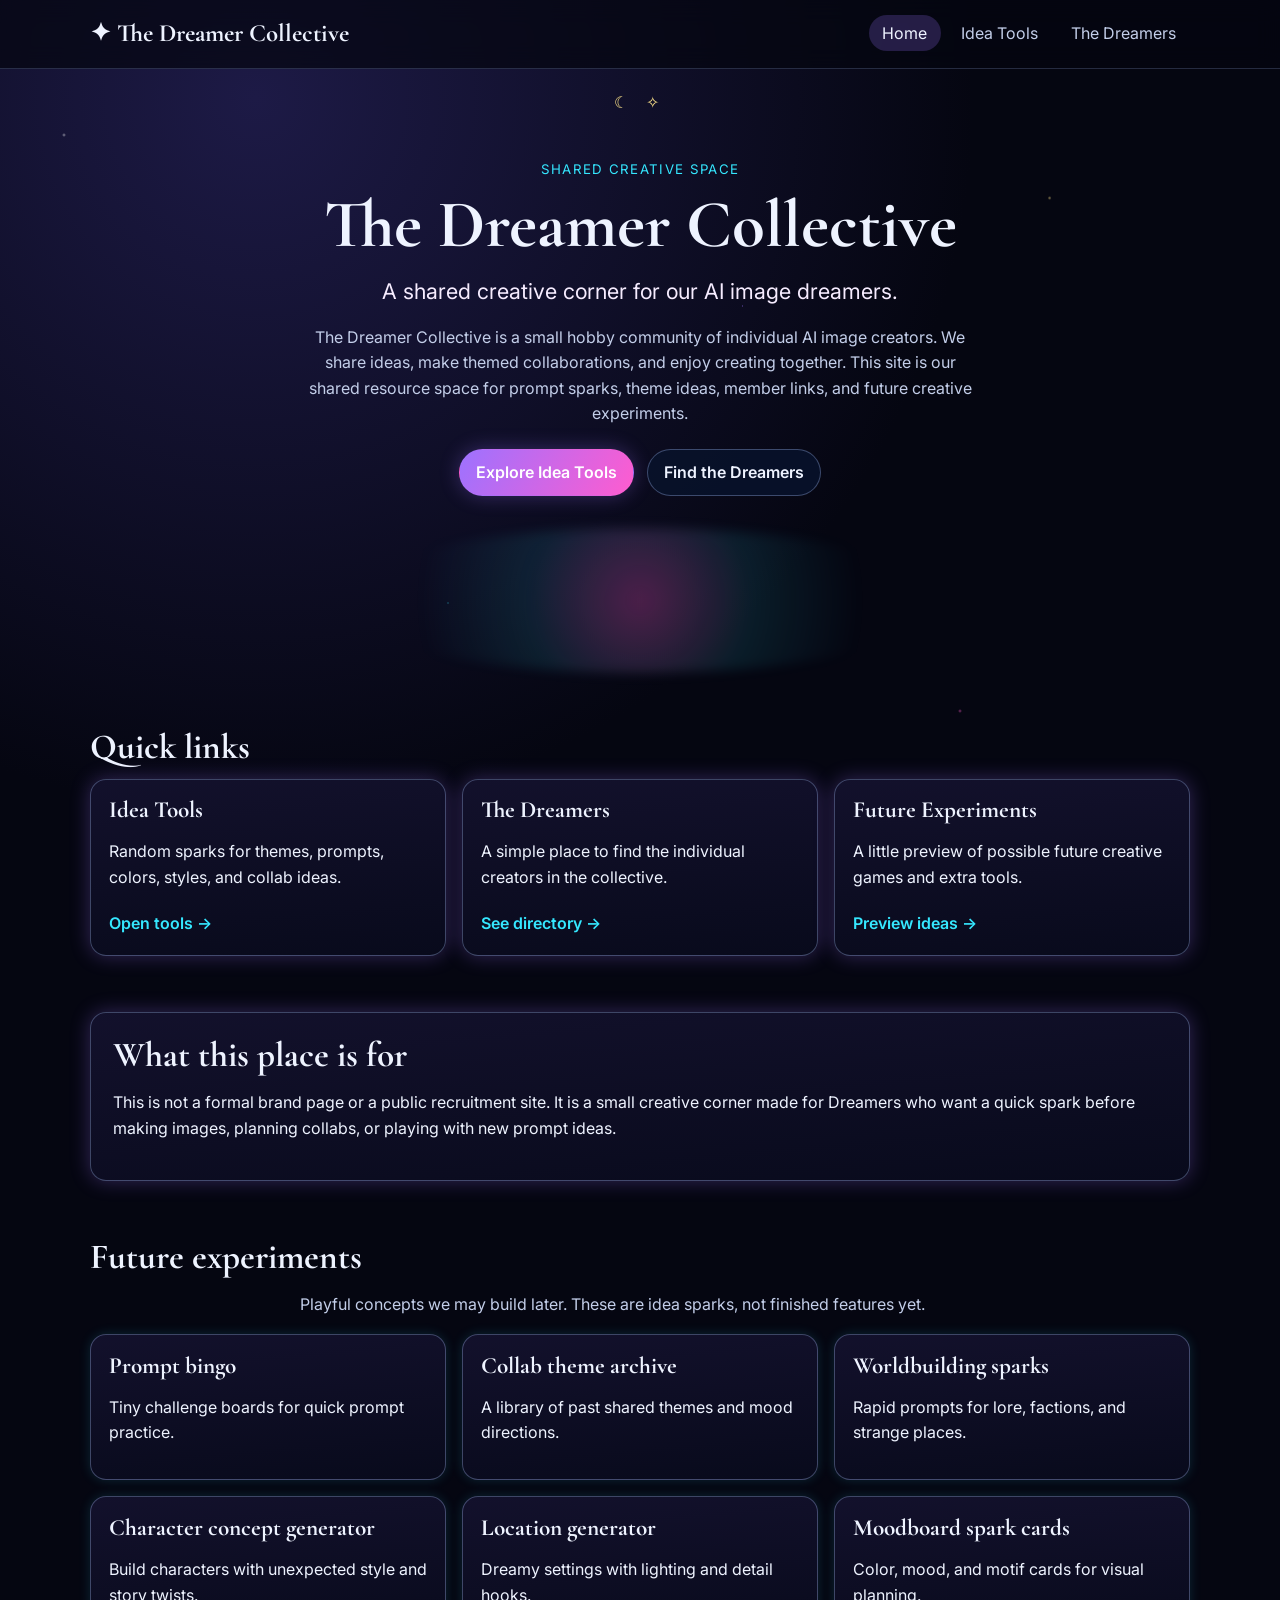
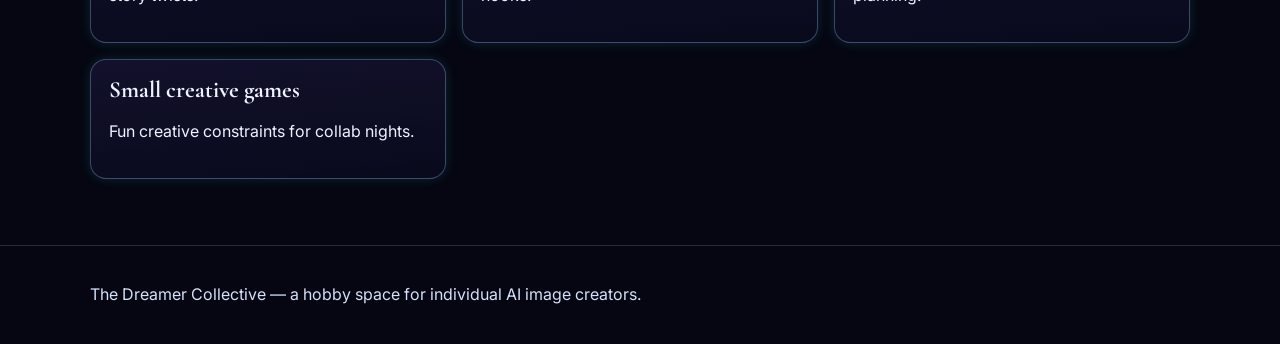
==== index.html @ 6cdac19d "Build first static site version for The Dreamer Collective" ====
<!DOCTYPE html>
<html lang="en">
<head>
  <meta charset="UTF-8">
  <meta name="viewport" content="width=device-width, initial-scale=1.0">
  <title>The Dreamer Collective | Home</title>
  <meta name="description" content="A shared creative corner for our AI image dreamers.">
  <link rel="preconnect" href="https://fonts.googleapis.com">
  <link rel="preconnect" href="https://fonts.gstatic.com" crossorigin>
  <link href="https://fonts.googleapis.com/css2?family=Cormorant+Garamond:wght@500;600;700&family=Inter:wght@400;500;600;700&display=swap" rel="stylesheet">
  <link rel="stylesheet" href="styles.css">
</head>
<body>
  <a class="skip-link" href="#main-content">Skip to content</a>
  <div class="starfield" aria-hidden="true"></div>

  <header class="site-header">
    <nav class="nav container" aria-label="Main navigation">
      <a class="brand" href="index.html">✦ The Dreamer Collective</a>
      <button class="menu-toggle" aria-expanded="false" aria-controls="nav-links">Menu</button>
      <ul id="nav-links" class="nav-links">
        <li><a class="active" href="index.html">Home</a></li>
        <li><a href="tools.html">Idea Tools</a></li>
        <li><a href="dreamers.html">The Dreamers</a></li>
      </ul>
    </nav>
  </header>

  <main id="main-content">
    <section class="hero container" aria-labelledby="hero-title">
      <p class="eyebrow">Shared creative space</p>
      <h1 id="hero-title">The Dreamer Collective</h1>
      <p class="tagline">A shared creative corner for our AI image dreamers.</p>
      <p class="hero-text">The Dreamer Collective is a small hobby community of individual AI image creators. We share ideas, make themed collaborations, and enjoy creating together. This site is our shared resource space for prompt sparks, theme ideas, member links, and future creative experiments.</p>
      <div class="hero-actions">
        <a class="button button-primary" href="tools.html">Explore Idea Tools</a>
        <a class="button button-secondary" href="dreamers.html">Find the Dreamers</a>
      </div>
      <div class="hero-glow" aria-hidden="true"></div>
    </section>

    <section class="container section" aria-labelledby="quick-links-title">
      <h2 id="quick-links-title">Quick links</h2>
      <div class="grid cards-3">
        <article class="card">
          <h3>Idea Tools</h3>
          <p>Random sparks for themes, prompts, colors, styles, and collab ideas.</p>
          <a class="inline-link" href="tools.html">Open tools <span aria-hidden="true">→</span></a>
        </article>
        <article class="card">
          <h3>The Dreamers</h3>
          <p>A simple place to find the individual creators in the collective.</p>
          <a class="inline-link" href="dreamers.html">See directory <span aria-hidden="true">→</span></a>
        </article>
        <article class="card">
          <h3>Future Experiments</h3>
          <p>A little preview of possible future creative games and extra tools.</p>
          <a class="inline-link" href="#future-experiments">Preview ideas <span aria-hidden="true">→</span></a>
        </article>
      </div>
    </section>

    <section class="container section" aria-labelledby="purpose-title">
      <article class="card card-wide">
        <h2 id="purpose-title">What this place is for</h2>
        <p>This is not a formal brand page or a public recruitment site. It is a small creative corner made for Dreamers who want a quick spark before making images, planning collabs, or playing with new prompt ideas.</p>
      </article>
    </section>

    <section id="future-experiments" class="container section" aria-labelledby="future-title">
      <h2 id="future-title">Future experiments</h2>
      <p class="section-intro">Playful concepts we may build later. These are idea sparks, not finished features yet.</p>
      <div class="grid cards-3">
        <article class="card subtle"><h3>Prompt bingo</h3><p>Tiny challenge boards for quick prompt practice.</p></article>
        <article class="card subtle"><h3>Collab theme archive</h3><p>A library of past shared themes and mood directions.</p></article>
        <article class="card subtle"><h3>Worldbuilding sparks</h3><p>Rapid prompts for lore, factions, and strange places.</p></article>
        <article class="card subtle"><h3>Character concept generator</h3><p>Build characters with unexpected style and story twists.</p></article>
        <article class="card subtle"><h3>Location generator</h3><p>Dreamy settings with lighting and detail hooks.</p></article>
        <article class="card subtle"><h3>Moodboard spark cards</h3><p>Color, mood, and motif cards for visual planning.</p></article>
        <article class="card subtle"><h3>Small creative games</h3><p>Fun creative constraints for collab nights.</p></article>
      </div>
    </section>
  </main>

  <footer class="site-footer">
    <div class="container">
      <p>The Dreamer Collective — a hobby space for individual AI image creators.</p>
    </div>
  </footer>

  <script src="script.js"></script>
</body>
</html>
---- styles.css ----
:root {
  --bg: #050611;
  --bg-soft: #0a0e25;
  --surface: rgba(16, 15, 37, 0.85);
  --surface-strong: rgba(14, 13, 33, 0.95);
  --text: #eef3ff;
  --text-muted: #c3cee9;
  --accent-pink: #ff5ccf;
  --accent-violet: #9d72ff;
  --accent-cyan: #35e7ff;
  --accent-blue: #4f82ff;
  --accent-gold: #ffe58a;
  --border: rgba(170, 196, 255, 0.32);
  --glow-soft: 0 0 20px rgba(157, 114, 255, 0.3);
  --glow-strong: 0 0 30px rgba(53, 231, 255, 0.35);
  --radius: 1rem;
  --radius-pill: 999px;
  --max-width: 1100px;
  --focus: 2px solid var(--accent-cyan);
}

* { box-sizing: border-box; }

html, body { margin: 0; padding: 0; }

body {
  font-family: "Inter", sans-serif;
  color: var(--text);
  background: radial-gradient(circle at 20% 5%, #1d1a46 0%, var(--bg) 34%),
              radial-gradient(circle at 90% 20%, rgba(255, 92, 207, 0.12) 0%, transparent 30%),
              var(--bg);
  min-height: 100vh;
  line-height: 1.6;
}

a { color: inherit; }

.container {
  width: min(var(--max-width), calc(100% - 2rem));
  margin-inline: auto;
}

.skip-link {
  position: absolute;
  left: -9999px;
  top: auto;
}

.skip-link:focus {
  left: 1rem;
  top: 1rem;
  background: var(--surface-strong);
  color: var(--text);
  padding: 0.5rem 0.75rem;
  border-radius: 0.5rem;
  border: 1px solid var(--border);
}

.starfield {
  position: fixed;
  inset: 0;
  pointer-events: none;
  z-index: -1;
  background-image: radial-gradient(2px 2px at 5% 15%, rgba(255, 255, 255, 0.6), transparent),
                    radial-gradient(2px 2px at 82% 22%, rgba(255, 229, 138, 0.6), transparent),
                    radial-gradient(1px 1px at 58% 34%, rgba(157, 114, 255, 0.8), transparent),
                    radial-gradient(1px 1px at 35% 67%, rgba(53, 231, 255, 0.7), transparent),
                    radial-gradient(2px 2px at 75% 79%, rgba(255, 92, 207, 0.6), transparent);
  opacity: 0.8;
}

.site-header {
  position: sticky;
  top: 0;
  backdrop-filter: blur(12px);
  background: rgba(5, 6, 17, 0.7);
  border-bottom: 1px solid rgba(170, 196, 255, 0.2);
  z-index: 10;
}

.nav {
  display: flex;
  align-items: center;
  justify-content: space-between;
  gap: 1rem;
  padding: 0.9rem 0;
}

.brand {
  font-family: "Cormorant Garamond", serif;
  font-size: 1.55rem;
  font-weight: 700;
  text-decoration: none;
}

.nav-links {
  list-style: none;
  display: flex;
  gap: 0.4rem;
  margin: 0;
  padding: 0;
}

.nav-links a {
  text-decoration: none;
  padding: 0.5rem 0.85rem;
  border-radius: var(--radius-pill);
  color: var(--text-muted);
  transition: background 0.2s, color 0.2s;
}

.nav-links a:hover,
.nav-links a.active {
  color: var(--text);
  background: rgba(157, 114, 255, 0.22);
}

.menu-toggle {
  display: none;
  border: 1px solid var(--border);
  background: var(--surface);
  color: var(--text);
  padding: 0.45rem 0.75rem;
  border-radius: 0.6rem;
}

.hero {
  position: relative;
  text-align: center;
  padding: clamp(3rem, 7vw, 6rem) 0 2rem;
}

.hero::before {
  content: "☾ ✧";
  position: absolute;
  left: 50%;
  transform: translateX(-50%);
  top: 1.3rem;
  color: var(--accent-gold);
  letter-spacing: 0.45rem;
  font-size: 1rem;
}

.eyebrow {
  color: var(--accent-cyan);
  text-transform: uppercase;
  letter-spacing: 0.1em;
  font-size: 0.83rem;
  margin: 0;
}

h1, h2, h3 {
  font-family: "Cormorant Garamond", serif;
  line-height: 1.12;
  margin: 0 0 0.75rem;
}

h1 {
  font-size: clamp(2.2rem, 6vw, 4.2rem);
  margin-top: 0.4rem;
}

h2 { font-size: clamp(1.6rem, 4vw, 2.2rem); }
h3 { font-size: 1.45rem; }

.tagline {
  font-size: clamp(1.05rem, 2.2vw, 1.35rem);
  color: #f6ecff;
  margin: 0 auto 0.8rem;
}

.hero-text, .section-intro {
  max-width: 68ch;
  margin-inline: auto;
  color: var(--text-muted);
}

.hero-actions {
  margin-top: 1.4rem;
  display: flex;
  flex-wrap: wrap;
  justify-content: center;
  gap: 0.8rem;
}

.hero-glow {
  margin: 2rem auto 0;
  width: min(620px, 92%);
  height: 145px;
  border-radius: 50%;
  background: radial-gradient(circle, rgba(255, 92, 207, 0.28), rgba(53, 231, 255, 0.1), transparent 70%);
  filter: blur(6px);
}

.section { padding: 1.4rem 0 2.1rem; }

.grid {
  display: grid;
  gap: 1rem;
}

.cards-3 { grid-template-columns: repeat(3, minmax(0, 1fr)); }

.card, .tool-card {
  position: relative;
  background: linear-gradient(175deg, rgba(20, 18, 46, 0.93), rgba(9, 11, 29, 0.92));
  border: 1px solid var(--border);
  border-radius: var(--radius);
  padding: 1.1rem;
  box-shadow: var(--glow-soft);
}

.card.subtle { box-shadow: 0 0 12px rgba(53, 231, 255, 0.15); }
.card-wide { padding: 1.4rem; }

.inline-link {
  display: inline-block;
  margin-top: 0.3rem;
  color: var(--accent-cyan);
  text-decoration: none;
  font-weight: 600;
}

.inline-link:hover { text-decoration: underline; }

.button {
  border: 1px solid transparent;
  border-radius: var(--radius-pill);
  padding: 0.6rem 1rem;
  font: inherit;
  font-weight: 600;
  text-decoration: none;
  cursor: pointer;
  transition: transform 0.2s ease, box-shadow 0.2s ease, border-color 0.2s ease;
}

.button:hover { transform: translateY(-1px); }

.button-primary {
  background: linear-gradient(120deg, var(--accent-violet), var(--accent-pink));
  color: #fff;
  box-shadow: var(--glow-soft);
}

.button-secondary {
  background: rgba(8, 18, 43, 0.9);
  border-color: var(--border);
  color: var(--text);
}

.button-row {
  display: flex;
  flex-wrap: wrap;
  gap: 0.5rem;
  margin-bottom: 0.8rem;
}

.tool-grid {
  display: grid;
  gap: 1rem;
  grid-template-columns: repeat(auto-fit, minmax(250px, 1fr));
  margin-top: 1rem;
}

.result-card {
  white-space: pre-wrap;
  margin: 0;
  font: inherit;
  color: #f5f2ff;
  background: rgba(5, 8, 25, 0.72);
  border-radius: 0.75rem;
  border: 1px solid rgba(170, 196, 255, 0.25);
  padding: 0.8rem;
  min-height: 6.6rem;
}

.swatch-row {
  display: flex;
  gap: 0.5rem;
  margin-bottom: 0.75rem;
  flex-wrap: wrap;
}

.swatch {
  width: 2.2rem;
  height: 2.2rem;
  border-radius: 50%;
  border: 2px solid rgba(255, 255, 255, 0.7);
  box-shadow: 0 0 10px rgba(255, 255, 255, 0.25);
}

.filter-bar {
  margin-top: 0.8rem;
  margin-bottom: 1rem;
}

.filter-bar label {
  display: block;
  margin-bottom: 0.35rem;
  font-weight: 600;
}

input[type="search"] {
  width: 100%;
  background: rgba(7, 14, 39, 0.92);
  color: var(--text);
  border: 1px solid var(--border);
  border-radius: 0.65rem;
  padding: 0.6rem 0.75rem;
}

.member-card {
  display: flex;
  flex-direction: column;
  gap: 0.65rem;
}

.member-top {
  display: flex;
  align-items: center;
  gap: 0.75rem;
}

.avatar {
  width: 3rem;
  height: 3rem;
  border-radius: 50%;
  border: 1px solid rgba(255, 229, 138, 0.6);
  background: radial-gradient(circle at 30% 25%, rgba(255, 92, 207, 0.45), rgba(53, 231, 255, 0.2), rgba(11, 13, 35, 0.95));
  display: grid;
  place-content: center;
  font-weight: 700;
}

.tags {
  display: flex;
  flex-wrap: wrap;
  gap: 0.4rem;
}

.tag {
  font-size: 0.8rem;
  border-radius: var(--radius-pill);
  border: 1px solid rgba(170, 196, 255, 0.35);
  padding: 0.15rem 0.55rem;
  color: #dce8ff;
}

.muted { color: var(--text-muted); }

.site-footer {
  border-top: 1px solid rgba(170, 196, 255, 0.2);
  margin-top: 2rem;
  padding: 1.25rem 0;
  color: #d6e0fa;
}

:focus-visible {
  outline: var(--focus);
  outline-offset: 2px;
}

@media (max-width: 860px) {
  .cards-3 { grid-template-columns: repeat(2, minmax(0, 1fr)); }
}

@media (max-width: 700px) {
  .menu-toggle { display: inline-flex; }

  .nav-links {
    position: absolute;
    right: 1rem;
    top: 3.8rem;
    min-width: 180px;
    flex-direction: column;
    background: var(--surface-strong);
    border: 1px solid var(--border);
    border-radius: 0.75rem;
    padding: 0.35rem;
    box-shadow: var(--glow-strong);
    display: none;
  }

  .nav-links.open { display: flex; }
  .cards-3 { grid-template-columns: 1fr; }
}

@media (prefers-reduced-motion: reduce) {
  *, *::before, *::after {
    animation: none !important;
    transition: none !important;
    scroll-behavior: auto !important;
  }
}
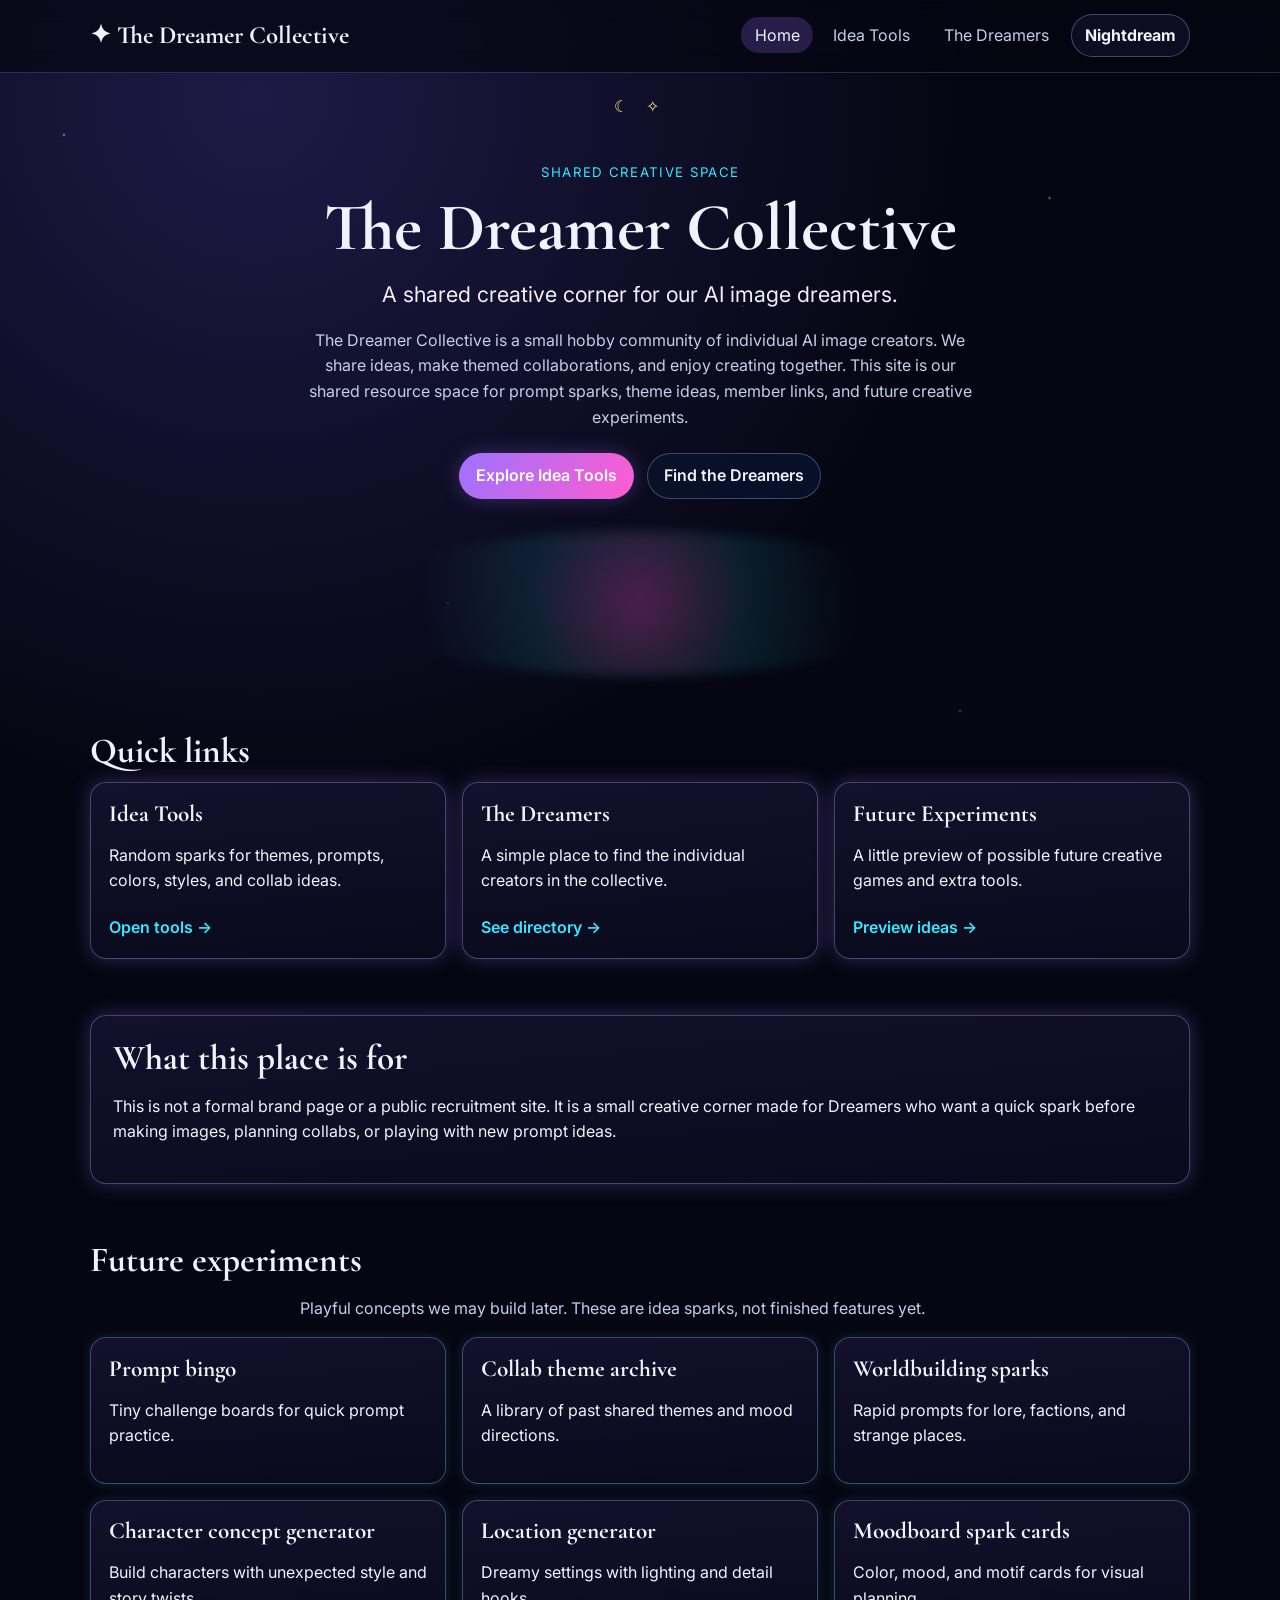
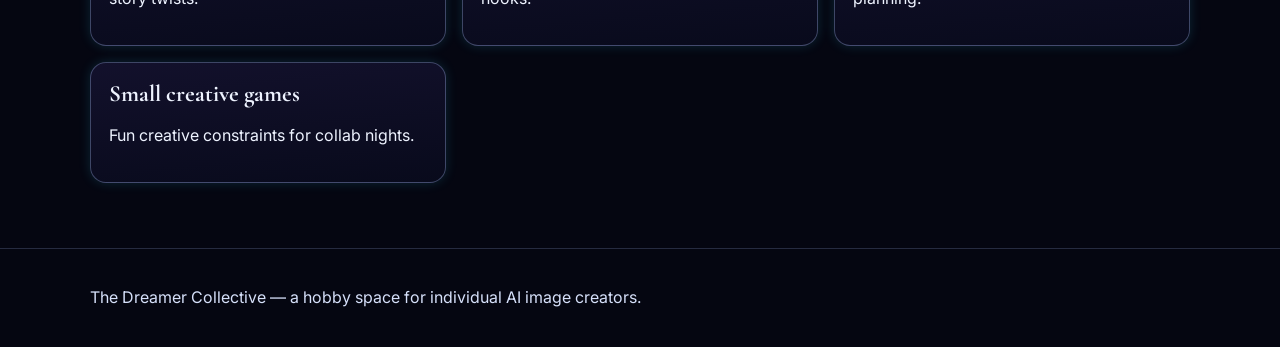
==== commit 5911e0b9: "Add Daydream theme toggle" ====
--- a/index.html
+++ b/index.html
@@ -17,12 +17,15 @@
   <header class="site-header">
     <nav class="nav container" aria-label="Main navigation">
       <a class="brand" href="index.html">✦ The Dreamer Collective</a>
-      <button class="menu-toggle" aria-expanded="false" aria-controls="nav-links">Menu</button>
-      <ul id="nav-links" class="nav-links">
-        <li><a class="active" href="index.html">Home</a></li>
-        <li><a href="tools.html">Idea Tools</a></li>
-        <li><a href="dreamers.html">The Dreamers</a></li>
-      </ul>
+      <div class="nav-actions">
+        <ul id="nav-links" class="nav-links">
+          <li><a class="active" href="index.html">Home</a></li>
+          <li><a href="tools.html">Idea Tools</a></li>
+          <li><a href="dreamers.html">The Dreamers</a></li>
+        </ul>
+        <button class="theme-toggle" type="button" aria-label="Switch to Daydream theme" aria-pressed="false">Nightdream</button>
+        <button class="menu-toggle" type="button" aria-expanded="false" aria-controls="nav-links">Menu</button>
+      </div>
     </nav>
   </header>
 
--- a/styles.css
+++ b/styles.css
@@ -5,12 +5,29 @@
   --surface-strong: rgba(14, 13, 33, 0.95);
   --text: #eef3ff;
   --text-muted: #c3cee9;
+  --text-bright: #f6ecff;
   --accent-pink: #ff5ccf;
   --accent-violet: #9d72ff;
   --accent-cyan: #35e7ff;
   --accent-blue: #4f82ff;
   --accent-gold: #ffe58a;
   --border: rgba(170, 196, 255, 0.32);
+  --header-bg: rgba(5, 6, 17, 0.7);
+  --header-border: rgba(170, 196, 255, 0.2);
+  --nav-hover-bg: rgba(157, 114, 255, 0.22);
+  --card-bg: linear-gradient(175deg, rgba(20, 18, 46, 0.93), rgba(9, 11, 29, 0.92));
+  --button-secondary-bg: rgba(8, 18, 43, 0.9);
+  --result-bg: rgba(5, 8, 25, 0.72);
+  --input-bg: rgba(7, 14, 39, 0.92);
+  --footer-text: #d6e0fa;
+  --tag-text: #dce8ff;
+  --primary-button-text: #ffffff;
+  --star-opacity: 0.8;
+  --body-bg: radial-gradient(circle at 20% 5%, #1d1a46 0%, var(--bg) 34%),
+             radial-gradient(circle at 90% 20%, rgba(255, 92, 207, 0.12) 0%, transparent 30%),
+             var(--bg);
+  --hero-glow-bg: radial-gradient(circle, rgba(255, 92, 207, 0.28), rgba(53, 231, 255, 0.1), transparent 70%);
+  --avatar-bg: radial-gradient(circle at 30% 25%, rgba(255, 92, 207, 0.45), rgba(53, 231, 255, 0.2), rgba(11, 13, 35, 0.95));
   --glow-soft: 0 0 20px rgba(157, 114, 255, 0.3);
   --glow-strong: 0 0 30px rgba(53, 231, 255, 0.35);
   --radius: 1rem;
@@ -19,6 +36,40 @@
   --focus: 2px solid var(--accent-cyan);
 }
 
+html[data-theme="daydream"] {
+  --bg: #fff7e8;
+  --bg-soft: #f6e7ff;
+  --surface: rgba(255, 251, 244, 0.88);
+  --surface-strong: rgba(255, 249, 239, 0.97);
+  --text: #261b3d;
+  --text-muted: #665d77;
+  --text-bright: #3a245c;
+  --accent-pink: #d83b93;
+  --accent-violet: #7c4bd8;
+  --accent-cyan: #007f9e;
+  --accent-blue: #2f67cc;
+  --accent-gold: #9a6b00;
+  --border: rgba(124, 75, 216, 0.28);
+  --header-bg: rgba(255, 249, 239, 0.78);
+  --header-border: rgba(124, 75, 216, 0.18);
+  --nav-hover-bg: rgba(216, 59, 147, 0.13);
+  --card-bg: linear-gradient(175deg, rgba(255, 252, 246, 0.95), rgba(246, 231, 255, 0.9));
+  --button-secondary-bg: rgba(255, 255, 255, 0.82);
+  --result-bg: rgba(255, 255, 255, 0.78);
+  --input-bg: rgba(255, 255, 255, 0.88);
+  --footer-text: #665d77;
+  --tag-text: #49366b;
+  --primary-button-text: #ffffff;
+  --star-opacity: 0.45;
+  --body-bg: radial-gradient(circle at 20% 5%, #ffe7f5 0%, var(--bg) 38%),
+             radial-gradient(circle at 90% 20%, rgba(53, 231, 255, 0.18) 0%, transparent 30%),
+             var(--bg);
+  --hero-glow-bg: radial-gradient(circle, rgba(255, 92, 207, 0.18), rgba(53, 231, 255, 0.18), transparent 70%);
+  --avatar-bg: radial-gradient(circle at 30% 25%, rgba(255, 92, 207, 0.3), rgba(53, 231, 255, 0.24), rgba(255, 247, 232, 0.96));
+  --glow-soft: 0 0 18px rgba(124, 75, 216, 0.18);
+  --glow-strong: 0 0 28px rgba(0, 127, 158, 0.24);
+}
+
 * { box-sizing: border-box; }
 
 html, body { margin: 0; padding: 0; }
@@ -26,9 +77,7 @@
 body {
   font-family: "Inter", sans-serif;
   color: var(--text);
-  background: radial-gradient(circle at 20% 5%, #1d1a46 0%, var(--bg) 34%),
-              radial-gradient(circle at 90% 20%, rgba(255, 92, 207, 0.12) 0%, transparent 30%),
-              var(--bg);
+  background: var(--body-bg);
   min-height: 100vh;
   line-height: 1.6;
 }
@@ -66,15 +115,15 @@
                     radial-gradient(1px 1px at 58% 34%, rgba(157, 114, 255, 0.8), transparent),
                     radial-gradient(1px 1px at 35% 67%, rgba(53, 231, 255, 0.7), transparent),
                     radial-gradient(2px 2px at 75% 79%, rgba(255, 92, 207, 0.6), transparent);
-  opacity: 0.8;
+  opacity: var(--star-opacity);
 }
 
 .site-header {
   position: sticky;
   top: 0;
   backdrop-filter: blur(12px);
-  background: rgba(5, 6, 17, 0.7);
-  border-bottom: 1px solid rgba(170, 196, 255, 0.2);
+  background: var(--header-bg);
+  border-bottom: 1px solid var(--header-border);
   z-index: 10;
 }
 
@@ -90,7 +139,35 @@
   font-family: "Cormorant Garamond", serif;
   font-size: 1.55rem;
   font-weight: 700;
+  min-width: 0;
+  overflow: hidden;
   text-decoration: none;
+  text-overflow: ellipsis;
+  white-space: nowrap;
+}
+
+.nav-actions {
+  display: flex;
+  align-items: center;
+  gap: 0.55rem;
+}
+
+.theme-toggle {
+  border: 1px solid var(--border);
+  border-radius: var(--radius-pill);
+  background: var(--surface);
+  color: var(--text);
+  cursor: pointer;
+  font: inherit;
+  font-weight: 700;
+  padding: 0.48rem 0.8rem;
+  transition: background 0.2s, border-color 0.2s, transform 0.2s;
+}
+
+.theme-toggle:hover {
+  background: var(--nav-hover-bg);
+  border-color: var(--accent-cyan);
+  transform: translateY(-1px);
 }
 
 .nav-links {
@@ -112,7 +189,7 @@
 .nav-links a:hover,
 .nav-links a.active {
   color: var(--text);
-  background: rgba(157, 114, 255, 0.22);
+  background: var(--nav-hover-bg);
 }
 
 .menu-toggle {
@@ -120,6 +197,7 @@
   border: 1px solid var(--border);
   background: var(--surface);
   color: var(--text);
+  cursor: pointer;
   padding: 0.45rem 0.75rem;
   border-radius: 0.6rem;
 }
@@ -165,7 +243,7 @@
 
 .tagline {
   font-size: clamp(1.05rem, 2.2vw, 1.35rem);
-  color: #f6ecff;
+  color: var(--text-bright);
   margin: 0 auto 0.8rem;
 }
 
@@ -188,7 +266,7 @@
   width: min(620px, 92%);
   height: 145px;
   border-radius: 50%;
-  background: radial-gradient(circle, rgba(255, 92, 207, 0.28), rgba(53, 231, 255, 0.1), transparent 70%);
+  background: var(--hero-glow-bg);
   filter: blur(6px);
 }
 
@@ -203,7 +281,7 @@
 
 .card, .tool-card {
   position: relative;
-  background: linear-gradient(175deg, rgba(20, 18, 46, 0.93), rgba(9, 11, 29, 0.92));
+  background: var(--card-bg);
   border: 1px solid var(--border);
   border-radius: var(--radius);
   padding: 1.1rem;
@@ -238,12 +316,12 @@
 
 .button-primary {
   background: linear-gradient(120deg, var(--accent-violet), var(--accent-pink));
-  color: #fff;
+  color: var(--primary-button-text);
   box-shadow: var(--glow-soft);
 }
 
 .button-secondary {
-  background: rgba(8, 18, 43, 0.9);
+  background: var(--button-secondary-bg);
   border-color: var(--border);
   color: var(--text);
 }
@@ -266,8 +344,8 @@
   white-space: pre-wrap;
   margin: 0;
   font: inherit;
-  color: #f5f2ff;
-  background: rgba(5, 8, 25, 0.72);
+  color: var(--text);
+  background: var(--result-bg);
   border-radius: 0.75rem;
   border: 1px solid rgba(170, 196, 255, 0.25);
   padding: 0.8rem;
@@ -302,7 +380,7 @@
 
 input[type="search"] {
   width: 100%;
-  background: rgba(7, 14, 39, 0.92);
+  background: var(--input-bg);
   color: var(--text);
   border: 1px solid var(--border);
   border-radius: 0.65rem;
@@ -326,7 +404,7 @@
   height: 3rem;
   border-radius: 50%;
   border: 1px solid rgba(255, 229, 138, 0.6);
-  background: radial-gradient(circle at 30% 25%, rgba(255, 92, 207, 0.45), rgba(53, 231, 255, 0.2), rgba(11, 13, 35, 0.95));
+  background: var(--avatar-bg);
   display: grid;
   place-content: center;
   font-weight: 700;
@@ -343,16 +421,16 @@
   border-radius: var(--radius-pill);
   border: 1px solid rgba(170, 196, 255, 0.35);
   padding: 0.15rem 0.55rem;
-  color: #dce8ff;
+  color: var(--tag-text);
 }
 
 .muted { color: var(--text-muted); }
 
 .site-footer {
-  border-top: 1px solid rgba(170, 196, 255, 0.2);
+  border-top: 1px solid var(--header-border);
   margin-top: 2rem;
   padding: 1.25rem 0;
-  color: #d6e0fa;
+  color: var(--footer-text);
 }
 
 :focus-visible {
@@ -365,6 +443,8 @@
 }
 
 @media (max-width: 700px) {
+  .nav-actions { gap: 0.4rem; }
+  .theme-toggle { padding-inline: 0.65rem; }
   .menu-toggle { display: inline-flex; }
 
   .nav-links {
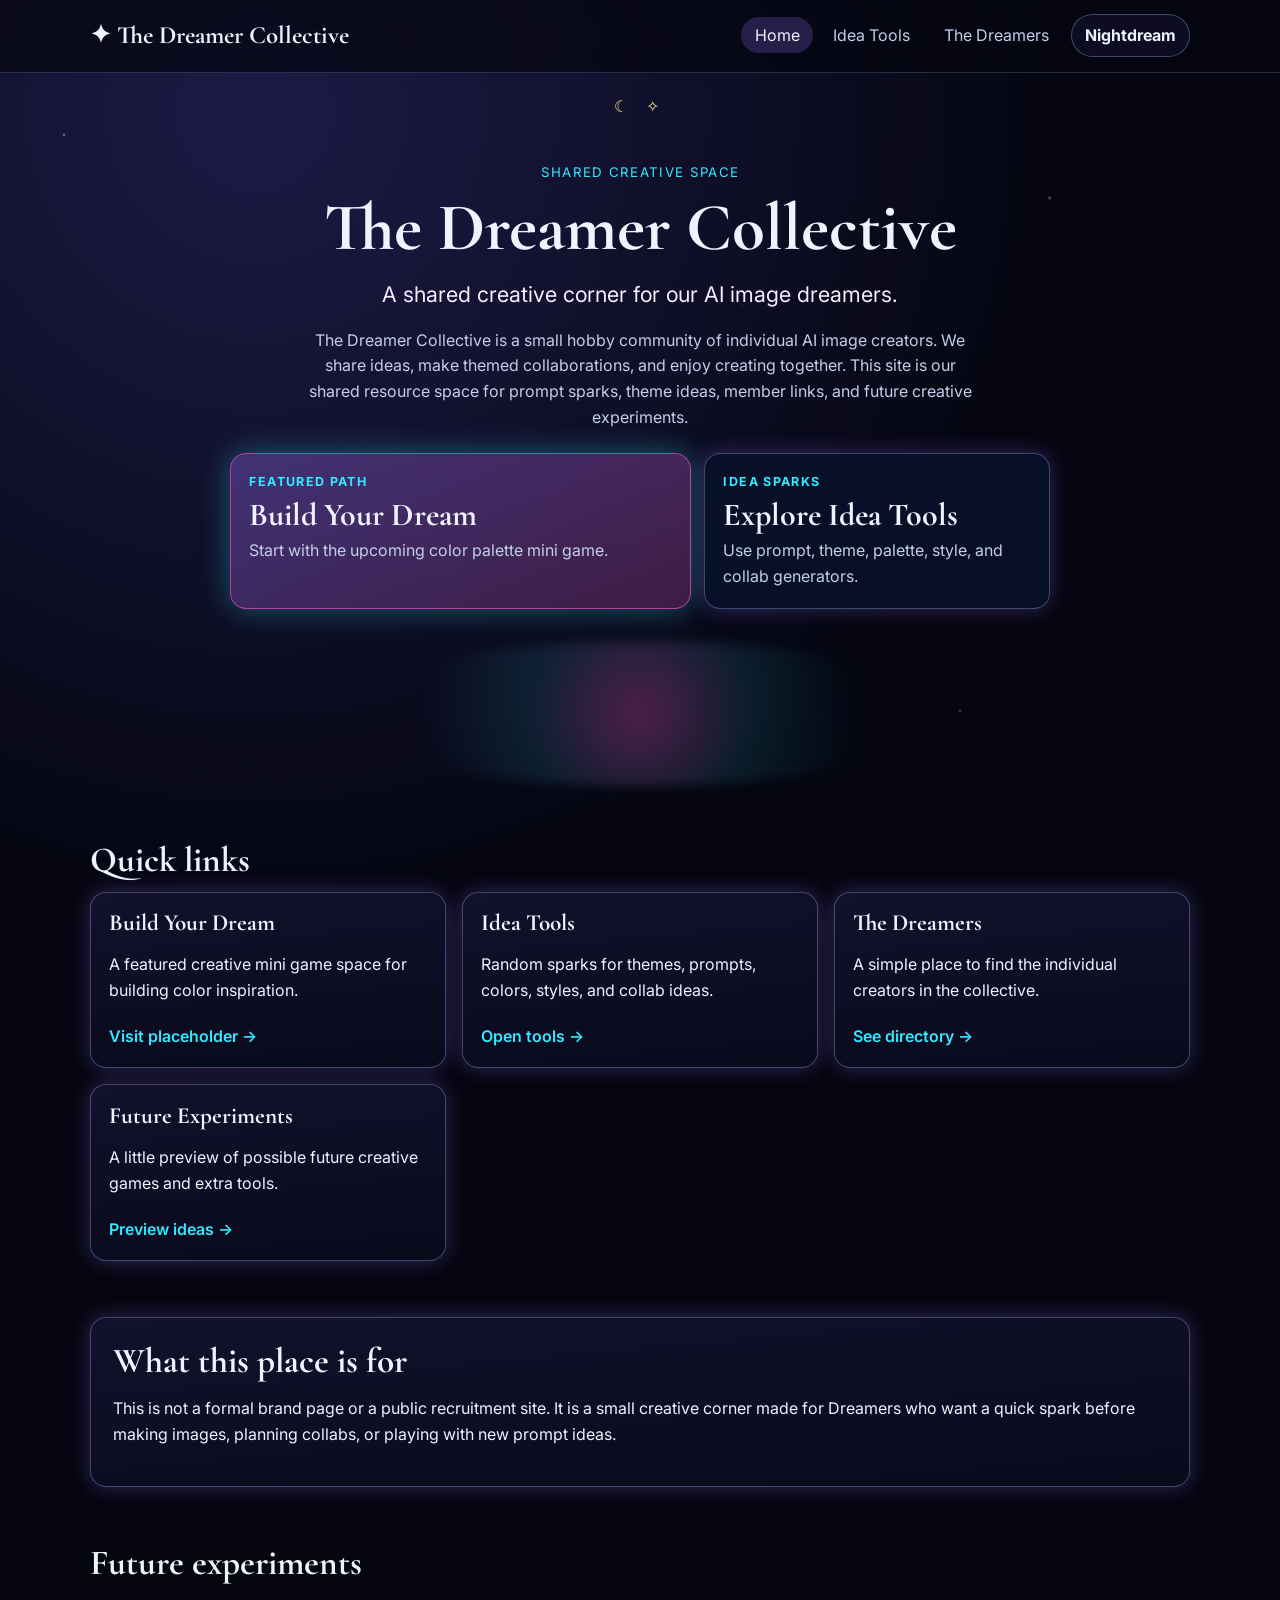
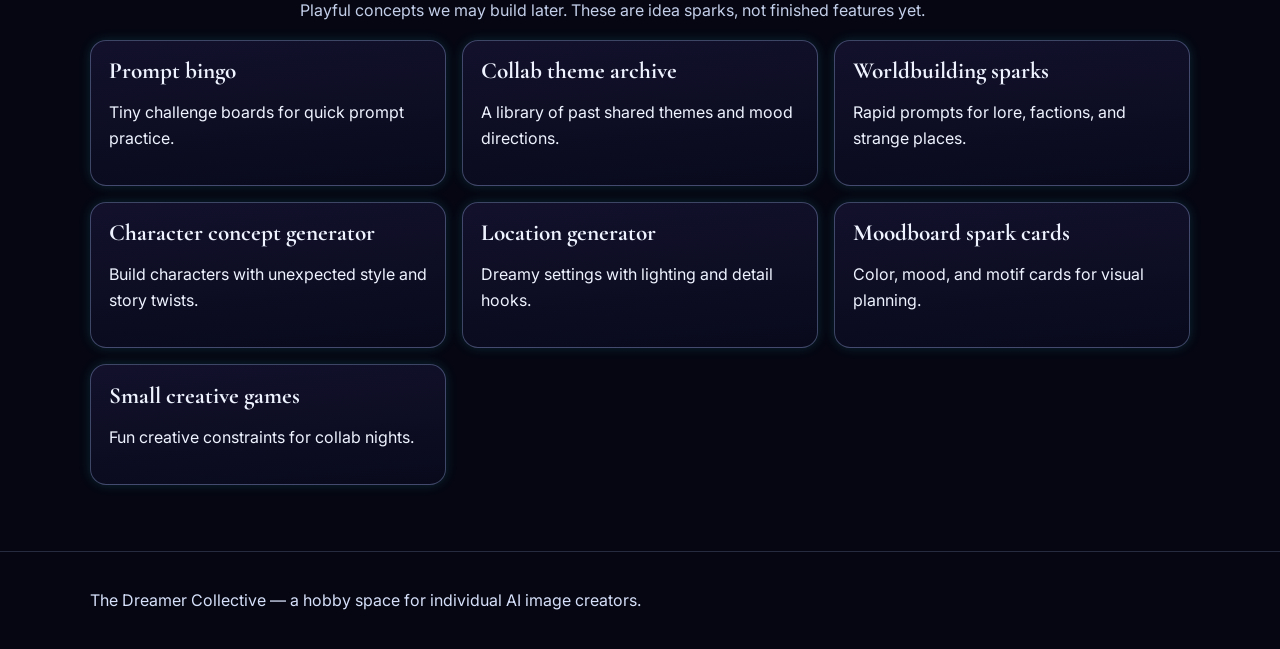
==== commit 87ca4b4e: "Add Build Your Dream placeholder page" ====
--- a/index.html
+++ b/index.html
@@ -35,9 +35,17 @@
       <h1 id="hero-title">The Dreamer Collective</h1>
       <p class="tagline">A shared creative corner for our AI image dreamers.</p>
       <p class="hero-text">The Dreamer Collective is a small hobby community of individual AI image creators. We share ideas, make themed collaborations, and enjoy creating together. This site is our shared resource space for prompt sparks, theme ideas, member links, and future creative experiments.</p>
-      <div class="hero-actions">
-        <a class="button button-primary" href="tools.html">Explore Idea Tools</a>
-        <a class="button button-secondary" href="dreamers.html">Find the Dreamers</a>
+      <div class="hero-actions hero-choice-grid" aria-label="Creative paths">
+        <a class="choice-card choice-card-featured" href="/build-your-dream">
+          <span class="choice-kicker">Featured path</span>
+          <strong>Build Your Dream</strong>
+          <span>Start with the upcoming color palette mini game.</span>
+        </a>
+        <a class="choice-card choice-card-secondary" href="tools.html">
+          <span class="choice-kicker">Idea sparks</span>
+          <strong>Explore Idea Tools</strong>
+          <span>Use prompt, theme, palette, style, and collab generators.</span>
+        </a>
       </div>
       <div class="hero-glow" aria-hidden="true"></div>
     </section>
@@ -45,6 +53,11 @@
     <section class="container section" aria-labelledby="quick-links-title">
       <h2 id="quick-links-title">Quick links</h2>
       <div class="grid cards-3">
+        <article class="card">
+          <h3>Build Your Dream</h3>
+          <p>A featured creative mini game space for building color inspiration.</p>
+          <a class="inline-link" href="/build-your-dream">Visit placeholder <span aria-hidden="true">→</span></a>
+        </article>
         <article class="card">
           <h3>Idea Tools</h3>
           <p>Random sparks for themes, prompts, colors, styles, and collab ideas.</p>
--- a/styles.css
+++ b/styles.css
@@ -261,6 +261,62 @@
   gap: 0.8rem;
 }
 
+.hero-choice-grid {
+  display: grid;
+  grid-template-columns: 1fr;
+  margin-inline: auto;
+  max-width: 820px;
+}
+
+.choice-card {
+  display: flex;
+  flex-direction: column;
+  gap: 0.35rem;
+  min-height: 100%;
+  padding: 1.15rem;
+  border: 1px solid var(--border);
+  border-radius: var(--radius);
+  background: var(--card-bg);
+  box-shadow: var(--glow-soft);
+  color: var(--text);
+  text-align: left;
+  text-decoration: none;
+  transition: transform 0.2s ease, border-color 0.2s ease, box-shadow 0.2s ease;
+}
+
+.choice-card:hover {
+  transform: translateY(-2px);
+  border-color: var(--accent-cyan);
+}
+
+.choice-card-featured {
+  border-color: rgba(255, 92, 207, 0.58);
+  background: linear-gradient(145deg, rgba(157, 114, 255, 0.34), rgba(255, 92, 207, 0.22)), var(--card-bg);
+  box-shadow: var(--glow-strong);
+}
+
+.choice-card-secondary {
+  background: var(--button-secondary-bg);
+}
+
+.choice-card strong {
+  font-family: "Cormorant Garamond", serif;
+  font-size: clamp(1.55rem, 5vw, 2rem);
+  line-height: 1.1;
+}
+
+.choice-card span:last-child {
+  color: var(--text-muted);
+}
+
+.choice-kicker {
+  color: var(--accent-cyan);
+  font-size: 0.78rem;
+  font-weight: 700;
+  letter-spacing: 0.11em;
+  text-transform: uppercase;
+}
+
 .hero-glow {
   margin: 2rem auto 0;
   width: min(620px, 92%);
@@ -271,6 +327,36 @@
 }
 
 .section { padding: 1.4rem 0 2.1rem; }
+
+.placeholder-page {
+  display: grid;
+  min-height: calc(100vh - 12rem);
+  padding-block: clamp(3rem, 8vw, 6rem);
+  place-items: center;
+}
+
+.placeholder-card {
+  max-width: 760px;
+  overflow: hidden;
+  text-align: center;
+}
+
+.placeholder-card::after {
+  content: "";
+  position: absolute;
+  inset: auto 8% -35% 8%;
+  height: 180px;
+  border-radius: 50%;
+  background: var(--hero-glow-bg);
+  filter: blur(8px);
+  opacity: 0.8;
+  pointer-events: none;
+}
+
+.placeholder-card > * {
+  position: relative;
+  z-index: 1;
+}
 
 .grid {
   display: grid;
@@ -440,6 +526,10 @@
 
 @media (max-width: 860px) {
   .cards-3 { grid-template-columns: repeat(2, minmax(0, 1fr)); }
+}
+
+@media (min-width: 720px) {
+  .hero-choice-grid { grid-template-columns: minmax(0, 1.2fr) minmax(0, 0.9fr); }
 }
 
 @media (max-width: 700px) {
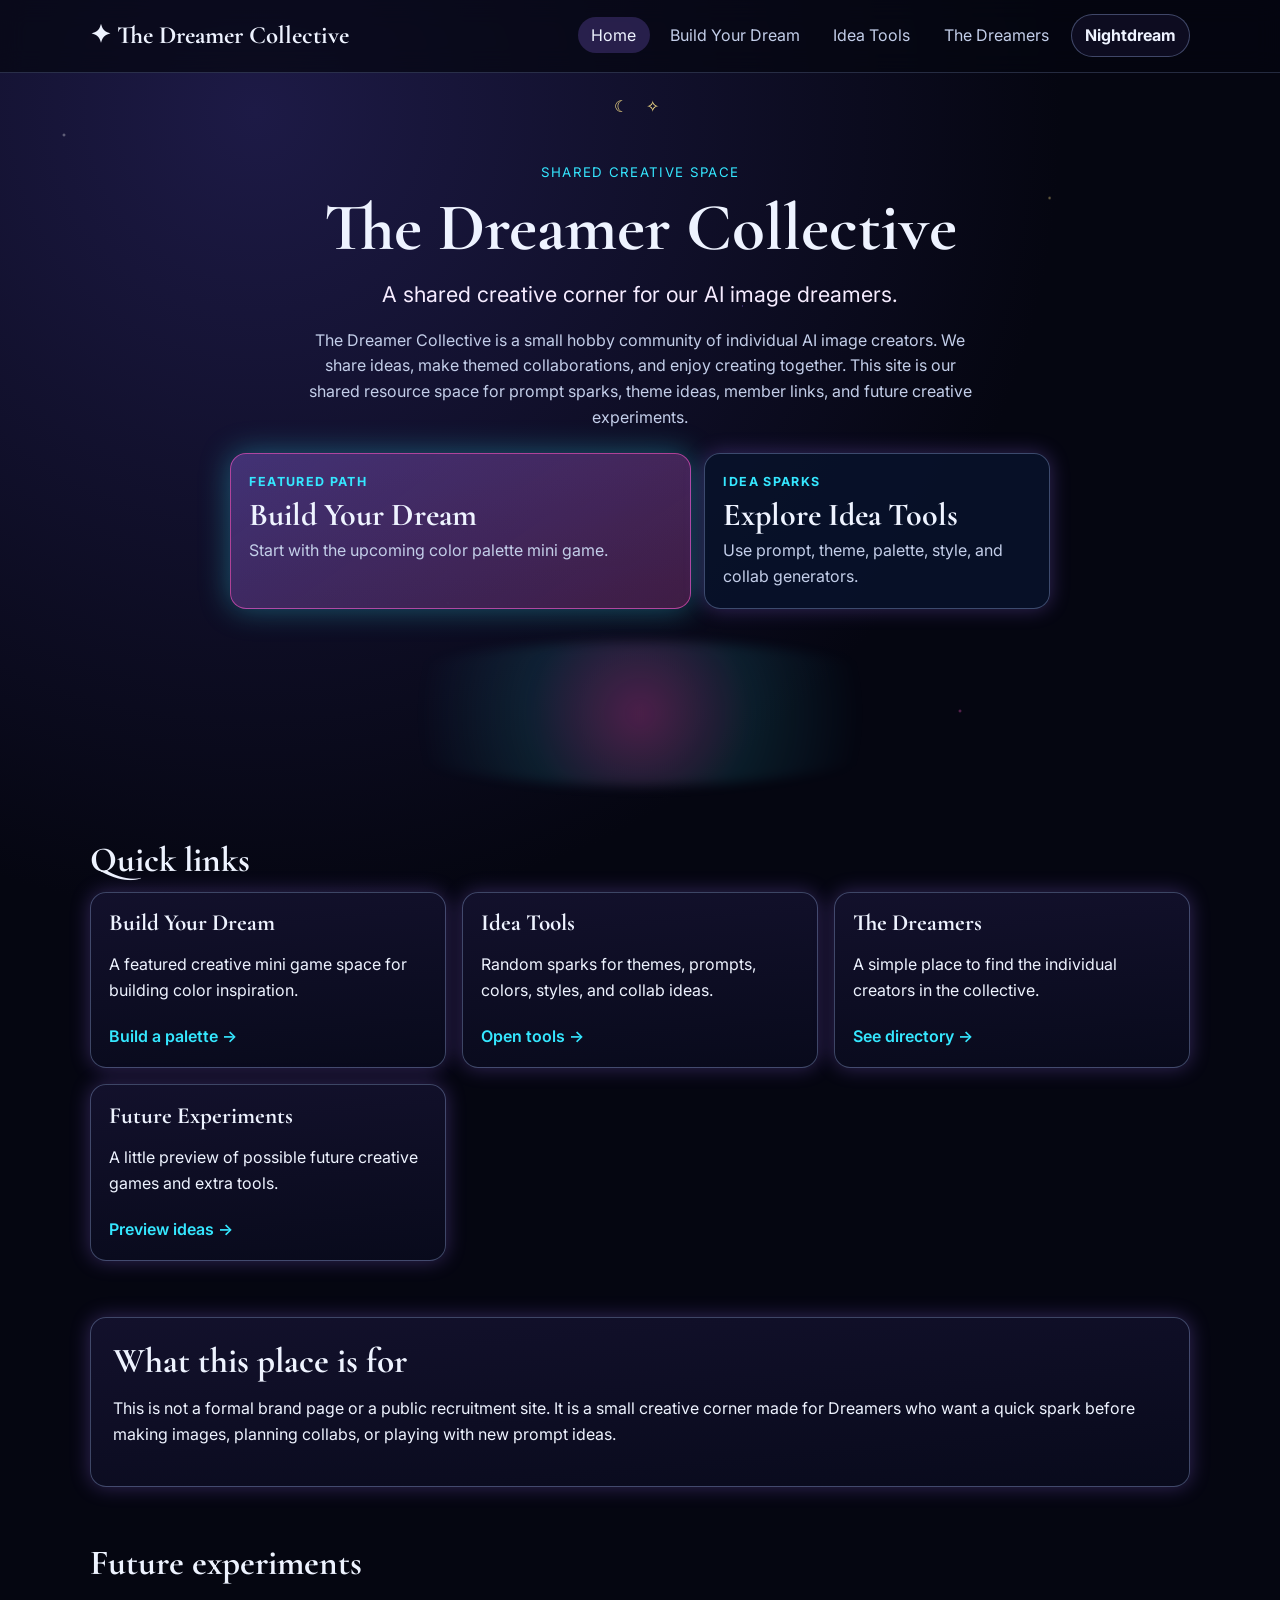
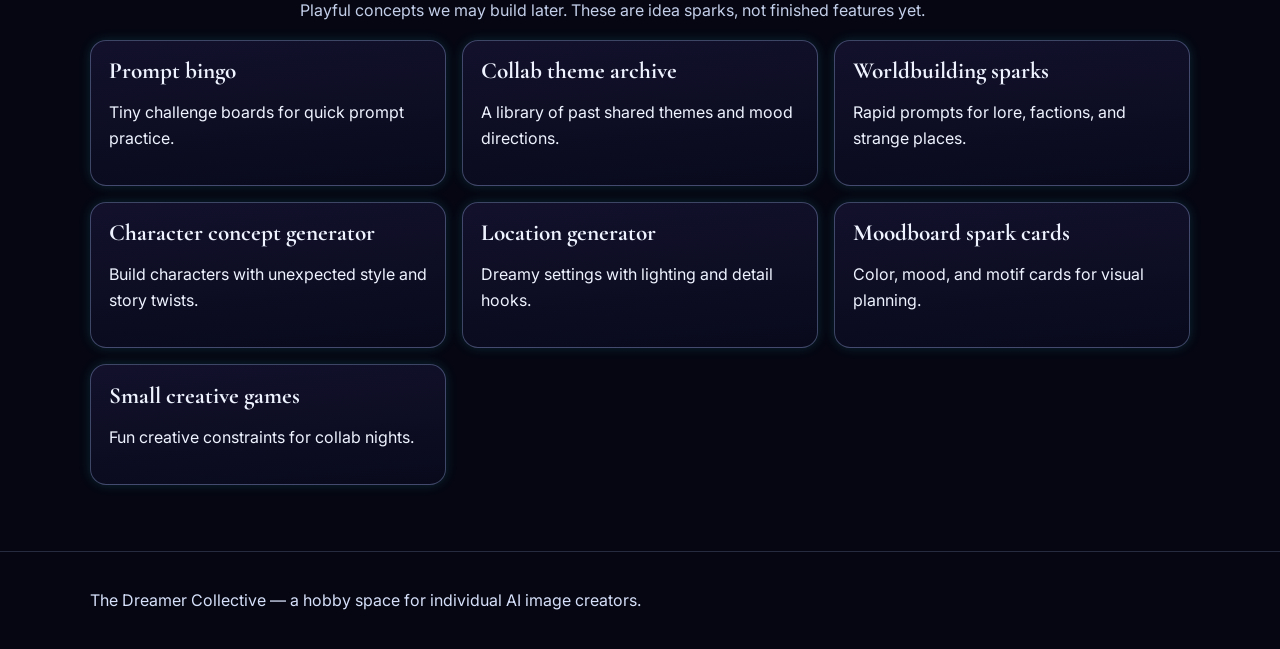
==== commit 970bf776: "Build dream palette mini game UI" ====
--- a/index.html
+++ b/index.html
@@ -20,6 +20,7 @@
       <div class="nav-actions">
         <ul id="nav-links" class="nav-links">
           <li><a class="active" href="index.html">Home</a></li>
+          <li><a href="/build-your-dream/">Build Your Dream</a></li>
           <li><a href="tools.html">Idea Tools</a></li>
           <li><a href="dreamers.html">The Dreamers</a></li>
         </ul>
@@ -56,7 +57,7 @@
         <article class="card">
           <h3>Build Your Dream</h3>
           <p>A featured creative mini game space for building color inspiration.</p>
-          <a class="inline-link" href="/build-your-dream">Visit placeholder <span aria-hidden="true">→</span></a>
+          <a class="inline-link" href="/build-your-dream">Build a palette <span aria-hidden="true">→</span></a>
         </article>
         <article class="card">
           <h3>Idea Tools</h3>
--- a/styles.css
+++ b/styles.css
@@ -512,6 +512,228 @@
 
 .muted { color: var(--text-muted); }
 
+.build-dream-page {
+  padding-block: clamp(2rem, 6vw, 4.5rem);
+}
+
+.build-dream-hero {
+  margin-inline: auto;
+  max-width: 760px;
+  padding-bottom: 1rem;
+  text-align: center;
+}
+
+.dream-builder {
+  display: grid;
+  gap: 1rem;
+  margin-inline: auto;
+  max-width: 940px;
+}
+
+.ingredient-stack {
+  display: grid;
+  gap: 0.9rem;
+}
+
+.ingredient-section {
+  position: relative;
+  margin: 0;
+  padding: 1rem;
+  border: 1px solid var(--border);
+  border-radius: calc(var(--radius) + 0.25rem);
+  background: var(--card-bg);
+  box-shadow: var(--glow-soft);
+  overflow: hidden;
+}
+
+.ingredient-section::before {
+  content: "✧";
+  position: absolute;
+  right: 1rem;
+  top: 0.75rem;
+  color: var(--accent-gold);
+  opacity: 0.72;
+}
+
+.ingredient-section legend {
+  float: left;
+  width: 100%;
+  margin-bottom: 0.75rem;
+  color: var(--text-bright);
+  font-family: "Cormorant Garamond", serif;
+  font-size: clamp(1.35rem, 6vw, 1.8rem);
+  font-weight: 700;
+  line-height: 1.1;
+}
+
+.ingredient-section legend + * { clear: both; }
+
+.ingredient-grid {
+  display: grid;
+  grid-template-columns: repeat(2, minmax(0, 1fr));
+  gap: 0.65rem;
+}
+
+.ingredient-card {
+  min-height: 3.35rem;
+  border: 1px solid rgba(170, 196, 255, 0.28);
+  border-radius: 0.95rem;
+  background: linear-gradient(145deg, rgba(255, 255, 255, 0.07), rgba(157, 114, 255, 0.12)), var(--button-secondary-bg);
+  color: var(--text);
+  cursor: pointer;
+  font: inherit;
+  font-weight: 800;
+  padding: 0.75rem 0.7rem;
+  text-align: center;
+  touch-action: manipulation;
+  transition: transform 0.18s ease, border-color 0.18s ease, box-shadow 0.18s ease, background 0.18s ease;
+}
+
+.ingredient-card:hover,
+.ingredient-card:focus-visible {
+  border-color: var(--accent-cyan);
+  box-shadow: 0 0 18px rgba(53, 231, 255, 0.18);
+  transform: translateY(-2px) scale(1.01);
+}
+
+.ingredient-card:active { transform: translateY(1px) scale(0.98); }
+
+.ingredient-card.is-selected {
+  border-color: rgba(255, 229, 138, 0.88);
+  background: linear-gradient(135deg, rgba(255, 92, 207, 0.34), rgba(53, 231, 255, 0.2)), var(--surface-strong);
+  box-shadow: 0 0 0 1px rgba(255, 229, 138, 0.25), 0 0 24px rgba(255, 92, 207, 0.28), 0 0 34px rgba(53, 231, 255, 0.18);
+  color: var(--text-bright);
+  animation: selected-shimmer 2.8s ease-in-out infinite;
+}
+
+.dream-palette {
+  display: grid;
+  gap: 0.9rem;
+  padding: 1rem;
+  border: 1px solid rgba(255, 92, 207, 0.42);
+  border-radius: calc(var(--radius) + 0.35rem);
+  background: linear-gradient(160deg, rgba(255, 92, 207, 0.14), rgba(53, 231, 255, 0.08)), var(--card-bg);
+  box-shadow: var(--glow-strong);
+}
+
+.dream-palette[hidden] { display: none; }
+
+.palette-topline {
+  display: grid;
+  gap: 0.8rem;
+}
+
+.palette-topline h2 { margin-bottom: 0; }
+
+.palette-actions {
+  display: grid;
+  gap: 0.55rem;
+  grid-template-columns: 1fr;
+}
+
+.selected-ingredients {
+  display: flex;
+  flex-wrap: wrap;
+  gap: 0.45rem;
+  min-height: 1.7rem;
+}
+
+.selected-ingredients span {
+  border: 1px solid rgba(255, 229, 138, 0.45);
+  border-radius: var(--radius-pill);
+  background: rgba(255, 229, 138, 0.1);
+  color: var(--tag-text);
+  font-size: 0.82rem;
+  font-weight: 700;
+  padding: 0.22rem 0.6rem;
+}
+
+.palette-card-grid {
+  display: grid;
+  grid-template-columns: 1fr;
+  gap: 0.7rem;
+}
+
+.palette-card {
+  position: relative;
+  display: grid;
+  align-content: end;
+  min-height: 9rem;
+  overflow: hidden;
+  border: 1px solid rgba(255, 255, 255, 0.42);
+  border-radius: 1.05rem;
+  background: var(--palette-color);
+  color: var(--palette-text);
+  padding: 1rem;
+  box-shadow: inset 0 -60px 70px rgba(0, 0, 0, 0.16), 0 12px 30px rgba(0, 0, 0, 0.18);
+}
+
+.palette-card h3,
+.palette-card p {
+  position: relative;
+  z-index: 1;
+  margin: 0;
+}
+
+.palette-card h3 {
+  font-family: "Inter", sans-serif;
+  font-size: 1rem;
+  font-weight: 900;
+}
+
+.palette-card p {
+  font-size: 0.9rem;
+  font-weight: 800;
+  letter-spacing: 0.06em;
+}
+
+.palette-chip {
+  position: absolute;
+  inset: 0;
+  background: radial-gradient(circle at 28% 20%, rgba(255, 255, 255, 0.45), transparent 28%), radial-gradient(circle at 78% 10%, rgba(255, 255, 255, 0.22), transparent 18%);
+}
+
+.card-reroll {
+  position: absolute;
+  right: 0.7rem;
+  top: 0.7rem;
+  z-index: 2;
+  display: grid;
+  width: 2.35rem;
+  height: 2.35rem;
+  place-items: center;
+  border: 1px solid rgba(255, 255, 255, 0.58);
+  border-radius: 50%;
+  background: rgba(255, 255, 255, 0.22);
+  color: currentColor;
+  cursor: pointer;
+  font: inherit;
+  font-size: 1.1rem;
+  font-weight: 900;
+  transition: transform 0.18s ease, background 0.18s ease;
+}
+
+.card-reroll:hover,
+.card-reroll:focus-visible {
+  background: rgba(255, 255, 255, 0.34);
+  transform: rotate(18deg) scale(1.05);
+}
+
+@keyframes selected-shimmer {
+  0%, 100% { filter: brightness(1); }
+  50% { filter: brightness(1.16); }
+}
+
+@media (min-width: 620px) {
+  .ingredient-grid { grid-template-columns: repeat(4, minmax(0, 1fr)); }
+  .palette-actions { grid-template-columns: repeat(2, minmax(0, max-content)); }
+  .palette-card-grid { grid-template-columns: repeat(3, minmax(0, 1fr)); }
+  .palette-topline {
+    align-items: end;
+    grid-template-columns: 1fr auto;
+  }
+}
+
 .site-footer {
   border-top: 1px solid var(--header-border);
   margin-top: 2rem;
@@ -541,7 +763,7 @@
     position: absolute;
     right: 1rem;
     top: 3.8rem;
-    min-width: 180px;
+    min-width: 220px;
     flex-direction: column;
     background: var(--surface-strong);
     border: 1px solid var(--border);
